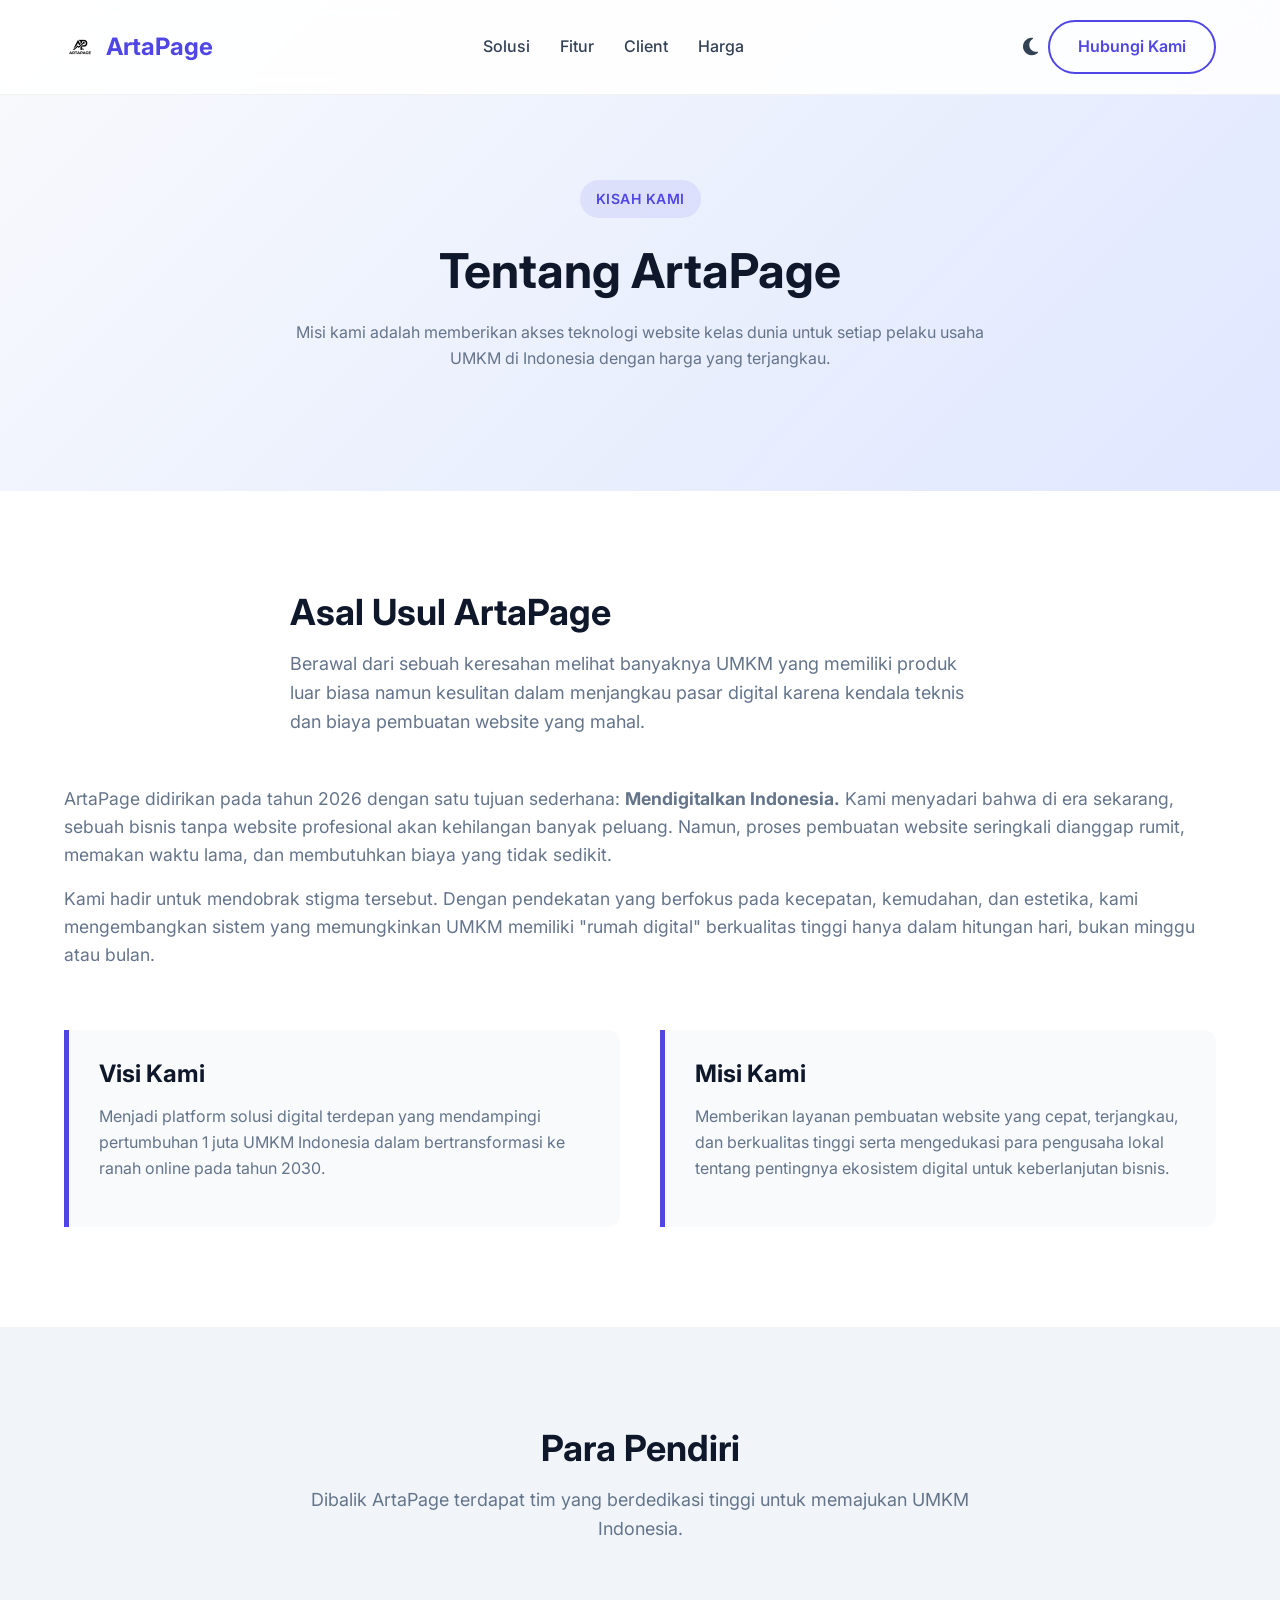
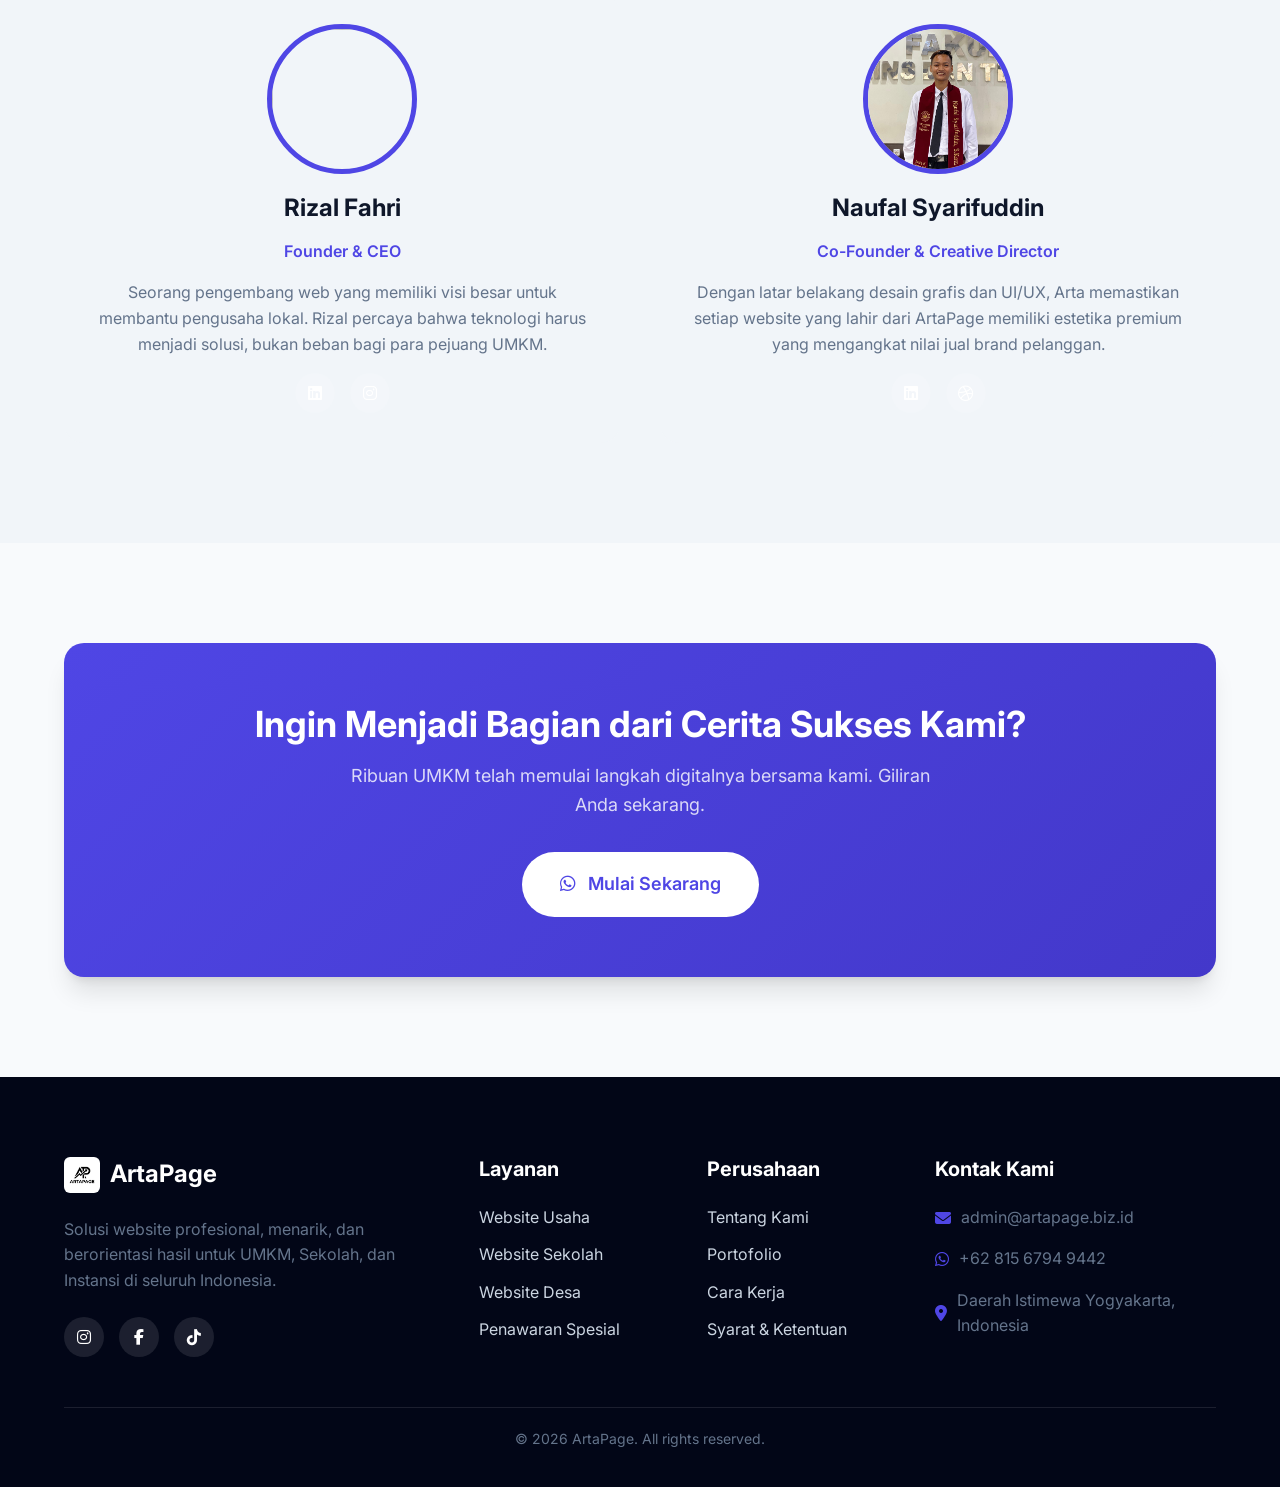
==== tentang/tentang.html @ 3f9f09b4 "new" ====
<!DOCTYPE html>
<html lang="id">

<head>
    <meta charset="UTF-8">
    <meta name="viewport" content="width=device-width, initial-scale=1.0">
    <title>Tentang Kami | ArtaPage - Solusi Go Digital UMKM</title>
    <meta name="description"
        content="Kisah di balik ArtaPage, visi kami untuk mendigitalkan UMKM Indonesia, dan tim yang berdedikasi membantu bisnis Anda tumbuh.">
    <link rel="stylesheet" href="../style.css?v=1.1">
    <link rel="preconnect" href="https://fonts.googleapis.com">
    <link rel="preconnect" href="https://fonts.gstatic.com" crossorigin="">
    <link href="https://fonts.googleapis.com/css2?family=Inter:wght@300;400;500;600;700&amp;display=swap"
        rel="stylesheet">
    <link rel="stylesheet" href="https://cdnjs.cloudflare.com/ajax/libs/font-awesome/6.4.0/css/all.min.css">
    <link rel="icon" href="../favicon.ico" sizes="any">
    <link rel="icon" type="image/png" sizes="48x48" href="../logo.png">
    <link rel="apple-touch-icon" href="../logo.png">
    <style>
        .about-hero {
            padding: 180px 0 100px;
            background: linear-gradient(135deg, var(--light-bg) 0%, #e0e7ff 100%);
            text-align: center;
        }

        [data-theme="dark"] .about-hero {
            background: linear-gradient(135deg, var(--light-bg) 0%, #1e293b 100%);
        }

        .story-section {
            padding: 100px 0;
            background-color: var(--white);
        }

        .founder-grid {
            display: grid;
            grid-template-columns: repeat(auto-fit, minmax(300px, 1fr));
            gap: 40px;
            margin-top: 50px;
        }

        .founder-card {
            text-align: center;
            padding: 30px;
            background: var(--light-bg-alt);
            border-radius: var(--border-radius-lg);
            transition: var(--transition);
        }

        .founder-card:hover {
            transform: translateY(-10px);
            box-shadow: var(--shadow-lg);
        }

        .founder-img {
            width: 150px;
            height: 150px;
            border-radius: 50%;
            margin: 0 auto 20px;
            object-fit: cover;
            border: 5px solid var(--primary-color);
        }

        .vision-mission {
            display: grid;
            grid-template-columns: 1fr 1fr;
            gap: 40px;
            margin-top: 60px;
        }

        .vm-box {
            padding: 30px;
            border-left: 5px solid var(--primary-color);
            background: var(--light-bg);
            border-radius: 0 var(--border-radius) var(--border-radius) 0;
        }

        @media (max-width: 768px) {
            .vision-mission {
                grid-template-columns: 1fr;
            }
        }
    </style>
</head>

<body>

    <!-- Navigation -->
    <nav class="navbar">
        <div class="container nav-container">
            <a href="../index.html" class="logo" style="display: flex; align-items: center; gap: 10px;">
                <img src="../logo.png" alt="Logo ArtaPage" style="height: 32px; border-radius: 6px;">
                <span>ArtaPage</span>
            </a>
            <ul class="nav-links">
                <li><a href="../index.html#solusi">Solusi</a></li>
                <li><a href="../index.html#fitur">Fitur</a></li>
                <li><a href="../index.html#portfolio">Client</a></li>
                <li><a href="../index.html#harga">Harga</a></li>
            </ul>
            <div class="nav-right">
                <div class="nav-actions">
                    <button id="theme-toggle" class="theme-toggle" title="Toggle Dark/Light Mode">
                        <i class="fas fa-moon"></i>
                    </button>
                    <a href="../index.html#koneksi" class="btn btn-outline nav-btn">Hubungi Kami</a>
                </div>
                <div class="mobile-menu-btn"><i class="fas fa-bars"></i></div>
            </div>
        </div>
    </nav>

    <!-- About Hero -->
    <header class="about-hero">
        <div class="container">
            <span class="badge">Kisah Kami</span>
            <h1>Tentang <span>ArtaPage</span></h1>
            <p style="max-width: 700px; margin: 20px auto;">Misi kami adalah memberikan akses teknologi website kelas
                dunia untuk setiap pelaku usaha UMKM di Indonesia dengan harga yang terjangkau.</p>
        </div>
    </header>

    <!-- Story Section -->
    <section class="story-section">
        <div class="container">
            <div class="section-title">
                <h2>Asal Usul ArtaPage</h2>
                <p>Berawal dari sebuah keresahan melihat banyaknya UMKM yang memiliki produk luar biasa namun kesulitan
                    dalam menjangkau pasar digital karena kendala teknis dan biaya pembuatan website yang mahal.</p>
            </div>
            <div class="content-text" style="font-size: 1.1rem; color: var(--text-color);">
                <p>ArtaPage didirikan pada tahun 2026 dengan satu tujuan sederhana: <strong>Mendigitalkan
                        Indonesia.</strong> Kami menyadari bahwa di era sekarang, sebuah bisnis tanpa website
                    profesional akan kehilangan banyak peluang. Namun, proses pembuatan website seringkali dianggap
                    rumit, memakan waktu lama, dan membutuhkan biaya yang tidak sedikit.</p>
                <p>Kami hadir untuk mendobrak stigma tersebut. Dengan pendekatan yang berfokus pada kecepatan,
                    kemudahan, dan estetika, kami mengembangkan sistem yang memungkinkan UMKM memiliki "rumah digital"
                    berkualitas tinggi hanya dalam hitungan hari, bukan minggu atau bulan.</p>
            </div>

            <div class="vision-mission">
                <div class="vm-box">
                    <h3>Visi Kami</h3>
                    <p>Menjadi platform solusi digital terdepan yang mendampingi pertumbuhan 1 juta UMKM Indonesia dalam
                        bertransformasi ke ranah online pada tahun 2030.</p>
                </div>
                <div class="vm-box">
                    <h3>Misi Kami</h3>
                    <p>Memberikan layanan pembuatan website yang cepat, terjangkau, dan berkualitas tinggi serta
                        mengedukasi para pengusaha lokal tentang pentingnya ekosistem digital untuk keberlanjutan
                        bisnis.</p>
                </div>
            </div>
        </div>
    </section>

    <!-- Founders Section -->
    <section class="founders section-padding bg-light-alt">
        <div class="container">
            <div class="section-title text-center">
                <h2>Para Pendiri</h2>
                <p>Dibalik ArtaPage terdapat tim yang berdedikasi tinggi untuk memajukan UMKM Indonesia.</p>
            </div>
            <div class="founder-grid">
                <div class="founder-card">
                    <img src="fotorizal.JPG" class="founder-img">
                    <h3>Rizal Fahri</h3>
                    <p class="highlight-text">Founder & CEO</p>
                    <p>Seorang pengembang web yang memiliki visi besar untuk membantu pengusaha lokal. Rizal percaya
                        bahwa teknologi harus menjadi solusi, bukan beban bagi para pejuang UMKM.</p>
                    <div class="social-links"
                        style="justify-content: center; display: flex; gap: 15px; margin-top: 15px;">
                        <a href="https://id.linkedin.com/in/rizal-fahri"><i class="fab fa-linkedin"></i></a>
                        <a href="#"><i class="fab fa-instagram"></i></a>
                    </div>
                </div>
                <div class="founder-card">
                    <img src="fotonaufal.png" class="founder-img">
                    <h3>Naufal Syarifuddin</h3>
                    <p class="highlight-text">Co-Founder & Creative Director</p>
                    <p>Dengan latar belakang desain grafis dan UI/UX, Arta memastikan setiap website yang lahir dari
                        ArtaPage memiliki estetika premium yang mengangkat nilai jual brand pelanggan.</p>
                    <div class="social-links"
                        style="justify-content: center; display: flex; gap: 15px; margin-top: 15px;">
                        <a href="https://id.linkedin.com/in/naufalsrfdn"><i class="fab fa-linkedin"></i></a>
                        <a href="#"><i class="fab fa-dribbble"></i></a>
                    </div>
                </div>
            </div>
        </div>
    </section>

    <!-- CTA Section -->
    <section class="cta section-padding">
        <div class="container text-center">
            <div class="cta-box bg-primary rounded-lg shadow-lg" style="padding: 60px 40px; color: var(--white);">
                <h2>Ingin Menjadi Bagian dari Cerita Sukses Kami?</h2>
                <p>Ribuan UMKM telah memulai langkah digitalnya bersama kami. Giliran Anda sekarang.</p>
                <a href="https://wa.me/6281567949442?text=Halo%20ArtaPage,%20saya%20siap%20membuat%20website%20profesional"
                    class="btn btn-light btn-lg mt-4"><i class="fab fa-whatsapp mr-2"></i> Mulai Sekarang</a>
            </div>
        </div>
    </section>

    <!-- Footer -->
    <footer class="footer bg-dark-deep">
        <div class="container">
            <div class="footer-grid">
                <div class="footer-brand">
                    <h3 style="display: flex; align-items: center; gap: 10px;">
                        <img src="../logo.png" alt="Logo ArtaPage" style="height: 36px; border-radius: 6px;">
                        <span>ArtaPage</span>
                    </h3>
                    <p>Solusi website profesional, menarik, dan berorientasi hasil untuk UMKM, Sekolah, dan Instansi di
                        seluruh Indonesia.</p>
                    <div class="social-links">
                        <a href="#"><i class="fab fa-instagram"></i></a>
                        <a href="#"><i class="fab fa-facebook-f"></i></a>
                        <a href="#"><i class="fab fa-tiktok"></i></a>
                    </div>
                </div>
                <div class="footer-links">
                    <h4>Layanan</h4>
                    <ul>
                        <li><a href="../index.html#portfolio">Website Usaha</a></li>
                        <li><a href="../index.html#portfolio">Website Sekolah</a></li>
                        <li><a href="../index.html#portfolio">Website Desa</a></li>
                        <li><a href="../index.html#harga">Penawaran Spesial</a></li>
                    </ul>
                </div>
                <div class="footer-links">
                    <h4>Perusahaan</h4>
                    <ul>
                        <li><a href="#">Tentang Kami</a></li>
                        <li><a href="../index.html#portfolio">Portofolio</a></li>
                        <li><a href="../index.html#cara-kerja">Cara Kerja</a></li>
                        <li><a href="#">Syarat & Ketentuan</a></li>
                    </ul>
                </div>
                <div class="footer-contact">
                    <h4>Kontak Kami</h4>
                    <p><i class="fas fa-envelope"></i> admin@artapage.biz.id</p>
                    <p><i class="fab fa-whatsapp"></i> +62 815 6794 9442</p>
                    <p><i class="fas fa-map-marker-alt"></i> Daerah Istimewa Yogyakarta, Indonesia</p>
                </div>
            </div>
            <div class="footer-bottom">
                <p>&copy; 2026 ArtaPage. All rights reserved.</p>
            </div>
        </div>
    </footer>

    <script src="../script.js"></script>
    <script>
        // Adjust footer link for "Tentang Kami" to point to top since we are on the page
        document.querySelector('.footer-links a[href="#"]').addEventListener('click', (e) => {
            if (e.target.textContent === 'Tentang Kami') {
                e.preventDefault();
                window.scrollTo({ top: 0, behavior: 'smooth' });
            }
        });
    </script>
</body>

</html>
---- style.css ----
:root {
    --primary-color: #4f46e5;     /* Indigo 600 */
    --primary-hover: #4338ca;     /* Indigo 700 */
    --secondary-color: #0ea5e9;   /* Sky 500 */
    --dark-color: #0f172a;        /* Slate 900 */
    --dark-deep: #020617;         /* Slate 950 */
    --text-color: #334155;        /* Slate 700 */
    --text-light: #64748b;        /* Slate 500 */
    --light-bg: #f8fafc;          /* Slate 50 */
    --light-bg-alt: #f1f5f9;      /* Slate 100 */
    --white: #ffffff;
    --red: #ef4444;               /* Red 500 */
    --green: #10b981;             /* Emerald 500 */
    --gold: #f59e0b;              /* Amber 500 */
    --border-color: rgba(79, 70, 229, 0.1);
    
    --font-main: 'Inter', sans-serif;
    --border-radius: 12px;
    --border-radius-lg: 20px;
    --transition: all 0.3s ease;
    --shadow-sm: 0 1px 2px 0 rgb(0 0 0 / 0.05);
    --shadow: 0 4px 6px -1px rgb(0 0 0 / 0.1), 0 2px 4px -2px rgb(0 0 0 / 0.1);
    --shadow-md: 0 10px 15px -3px rgb(0 0 0 / 0.1), 0 4px 6px -4px rgb(0 0 0 / 0.1);
    --shadow-lg: 0 20px 25px -5px rgb(0 0 0 / 0.1), 0 8px 10px -6px rgb(0 0 0 / 0.1);
}

/* Dark Mode Overrides */
[data-theme="dark"] {
    --light-bg: #0b0e14;
    --light-bg-alt: #010409;
    --text-color: #f0f6fc;
    --text-light: #8b949e;
    --white: #161b22; 
    --dark-color: #ffffff;
    --border-color: rgba(255, 255, 255, 0.1);
}

[data-theme="dark"] body {
    background-color: var(--light-bg);
    color: var(--text-color);
}

[data-theme="dark"] h1, [data-theme="dark"] h2, [data-theme="dark"] h3, 
[data-theme="dark"] h4, [data-theme="dark"] h5, [data-theme="dark"] h6 {
    color: #ffffff !important;
}

[data-theme="dark"] .bg-primary,
[data-theme="dark"] .bg-dark,
[data-theme="dark"] .bg-dark-deep,
[data-theme="dark"] .cta-box,
[data-theme="dark"] .hero,
[data-theme="dark"] .solution-content p,
[data-theme="dark"] .problem-card p,
[data-theme="dark"] .feature-item p,
[data-theme="dark"] .step-card p,
[data-theme="dark"] .portfolio-info p {
    color: #ffffff !important;
}

[data-theme="dark"] .card,
[data-theme="dark"] .feature-item,
[data-theme="dark"] .step-card,
[data-theme="dark"] .portfolio-card {
    background-color: var(--white);
    border-color: var(--border-color);
}

[data-theme="dark"] .text-muted {
    color: #8b949e !important;
}

[data-theme="dark"] .badge {
    background-color: rgba(255, 255, 255, 0.1);
    color: var(--secondary-color);
}

* {
    margin: 0;
    padding: 0;
    box-sizing: border-box;
}

html {
    scroll-behavior: smooth;
    font-size: 16px;
}

body {
    font-family: var(--font-main);
    color: var(--text-color);
    line-height: 1.6;
    background-color: var(--light-bg);
    transition: background-color 0.3s ease, color 0.3s ease;
}

a {
    text-decoration: none;
    color: var(--primary-color);
    transition: var(--transition);
}

ul {
    list-style: none;
}

img {
    max-width: 100%;
    height: auto;
    display: block;
}

/* Utilities */
.container {
    width: 90%;
    max-width: 1200px;
    margin: 0 auto;
}

.section-padding {
    padding: 100px 0;
}

.text-center { text-align: center; }
.text-white { color: var(--white); }
.text-red { color: var(--red); }
.text-muted { color: #94a3b8; }

.bg-light { background-color: var(--white); }
.bg-light-alt { background-color: var(--light-bg-alt); }
.bg-dark { background-color: var(--dark-color); }
.bg-dark-deep { background-color: var(--dark-deep); }
.bg-primary { background-color: var(--primary-color); color: var(--white); }

[data-theme="dark"] .bg-dark {
    background-color: var(--light-bg-alt);
}

[data-theme="dark"] .bg-dark-deep {
    background-color: #000000;
}

[data-theme="dark"] .bg-light {
    background-color: var(--light-bg);
}

.mt-3 { margin-top: 1.5rem; }
.mt-4 { margin-top: 2rem; }
.mr-2 { margin-right: 0.5rem; }

.rounded-lg { border-radius: var(--border-radius-lg); }
.rounded-image { border-radius: var(--border-radius-lg); overflow: hidden; }
.shadow-lg { box-shadow: var(--shadow-lg); }

.grid-3 {
    display: grid;
    grid-template-columns: repeat(auto-fit, minmax(300px, 1fr));
    gap: 30px;
}

/* Typography */
h1, h2, h3, h4, h5, h6 {
    font-weight: 700;
    color: var(--dark-color);
    line-height: 1.2;
    margin-bottom: 1rem;
}

.text-white h1, .text-white h2, .text-white h3, .text-white h4, .text-white p,
.bg-dark h1, .bg-dark h2, .bg-dark h3, .bg-dark h4, .bg-dark p,
.bg-primary h1, .bg-primary h2, .bg-primary h3, .bg-primary h4, .bg-primary p {
    color: var(--white);
}

h1 { font-size: 3rem; }
h2 { font-size: 2.25rem; }
h3 { font-size: 1.5rem; }
h4 { font-size: 1.25rem; }

p {
    margin-bottom: 1rem;
    color: var(--text-light);
}

.section-title {
    margin-bottom: 3rem;
    max-width: 700px;
    margin-left: auto;
    margin-right: auto;
}

.section-title h2 { margin-bottom: 1rem; }
.section-title p { font-size: 1.125rem; }

.badge {
    display: inline-block;
    padding: 0.5rem 1rem;
    background-color: rgba(79, 70, 229, 0.1);
    color: var(--primary-color);
    border-radius: 50px;
    font-size: 0.875rem;
    font-weight: 600;
    margin-bottom: 1.5rem;
    text-transform: uppercase;
    letter-spacing: 0.5px;
}

.highlight-text {
    color: var(--primary-color);
    font-weight: 600;
}

/* Buttons */
.btn {
    display: inline-block;
    padding: 12px 28px;
    border-radius: 50px;
    font-weight: 600;
    font-size: 1rem;
    cursor: pointer;
    text-align: center;
    border: 2px solid transparent;
}

.btn-primary {
    background-color: var(--primary-color);
    color: var(--white);
}

.btn-primary:hover {
    background-color: var(--primary-hover);
    color: var(--white);
    transform: translateY(-2px);
    box-shadow: var(--shadow-md);
}

.btn-secondary {
    background-color: rgba(79, 70, 229, 0.1);
    color: var(--primary-color);
}

.btn-secondary:hover {
    background-color: rgba(79, 70, 229, 0.2);
    transform: translateY(-2px);
}

.btn-outline {
    border-color: var(--primary-color);
    color: var(--primary-color);
    background: transparent;
}

.btn-outline:hover {
    background-color: var(--primary-color);
    color: var(--white);
    transform: translateY(-2px);
}

.btn-light {
    background-color: var(--white);
    color: var(--primary-color);
}

.btn-light:hover {
    background-color: var(--light-bg);
    transform: translateY(-2px);
    box-shadow: var(--shadow-md);
}

.btn-sm {
    padding: 8px 16px;
    font-size: 0.875rem;
}

.btn-lg {
    padding: 16px 36px;
    font-size: 1.125rem;
}

.btn-full {
    width: 100%;
}

/* Cards */
.card {
    background-color: var(--white);
    border-radius: var(--border-radius);
    padding: 2rem;
    box-shadow: var(--shadow);
    transition: var(--transition);
    border: 1px solid rgba(0,0,0,0.05);
}

.card:hover {
    transform: translateY(-5px);
    box-shadow: var(--shadow-lg);
}

/* Navbar */
.navbar {
    position: fixed;
    top: 0;
    left: 0;
    width: 100%;
    padding: 20px 0;
    background-color: rgba(255, 255, 255, 0.9);
    backdrop-filter: blur(10px);
    -webkit-backdrop-filter: blur(10px);
    z-index: 1000;
    transition: var(--transition);
    border-bottom: 1px solid rgba(0,0,0,0.05);
}

.navbar.scrolled {
    padding: 15px 0;
    box-shadow: var(--shadow-sm);
}

.nav-container {
    display: flex;
    justify-content: space-between;
    align-items: center;
}

.logo {
    font-size: 1.5rem;
    font-weight: 700;
    color: var(--dark-color);
}

.logo span {
    color: var(--primary-color);
}

.nav-links {
    display: flex;
    gap: 30px;
}

.nav-links a {
    color: var(--text-color);
    font-weight: 500;
    font-size: 1rem;
}

.nav-right {
    display: flex;
    align-items: center;
}

.nav-actions {
    display: flex;
    align-items: center;
    gap: 0;
}

.theme-toggle {
    background: none;
    border: none;
    color: var(--text-color);
    font-size: 1.25rem;
    cursor: pointer;
    padding: 10px;
    border-radius: 50%;
    display: flex;
    align-items: center;
    justify-content: center;
    transition: var(--transition);
}

.theme-toggle:hover {
    background-color: rgba(79, 70, 229, 0.1);
    color: var(--primary-color);
}

[data-theme="dark"] .navbar {
    background-color: rgba(15, 23, 42, 0.9);
}

[data-theme="dark"] .nav-links.active {
    background: var(--white); /* This uses slate-800 from dark mode */
}

.nav-links a:hover,
.nav-links a.active {
    color: var(--primary-color);
}

.mobile-menu-btn {
    display: none;
    font-size: 1.5rem;
    cursor: pointer;
    color: var(--dark-color);
}

/* Hero Section */
.hero {
    padding: 160px 0 100px;
    background: linear-gradient(135deg, var(--light-bg) 0%, #e0e7ff 100%);
    overflow: hidden;
    position: relative;
}

.hero-container {
    display: grid;
    grid-template-columns: 1fr 1fr;
    gap: 50px;
    align-items: center;
}

.hero h1 span {
    color: var(--primary-color);
    display: block;
}

.hero p {
    font-size: 1.125rem;
    margin-bottom: 2rem;
}

.hero-btns {
    display: flex;
    gap: 15px;
}

.hero-image {
    position: relative;
}

.mockup-container {
    position: relative;
    z-index: 2;
}

.mockup-img {
    width: 100%;
    aspect-ratio: 16 / 9;
    object-fit: cover;
    border-radius: var(--border-radius-lg);
    position: relative;
    z-index: 2;
    border: 4px solid var(--white);
    transform: rotate(2deg);
    transition: var(--transition);
}

.mockup-img:hover {
    transform: rotate(0deg) scale(1.02);
}

.blob-bg {
    position: absolute;
    top: 50%;
    left: 50%;
    transform: translate(-50%, -50%);
    width: 120%;
    height: 120%;
    background: linear-gradient(45deg, rgba(79, 70, 229, 0.2), rgba(14, 165, 233, 0.2));
    border-radius: 40% 60% 70% 30% / 40% 50% 60% 50%;
    animation: blobMorph 8s ease-in-out infinite alternate;
    z-index: 1;
}

@keyframes blobMorph {
    0% { border-radius: 40% 60% 70% 30% / 40% 50% 60% 50%; }
    100% { border-radius: 70% 30% 50% 50% / 30% 30% 70% 70%; }
}

/* Problem Section */
.icon-circle {
    width: 60px;
    height: 60px;
    border-radius: 50%;
    display: flex;
    align-items: center;
    justify-content: center;
    font-size: 1.5rem;
    margin-bottom: 1.5rem;
    background-color: rgba(239, 68, 68, 0.1);
}

.icon-circle.text-red {
    color: var(--red);
}

/* Solution Section */
.solution-container {
    display: grid;
    grid-template-columns: 1fr 1.2fr;
    gap: 50px;
    align-items: center;
}

.check-list li {
    display: flex;
    align-items: flex-start;
    gap: 10px;
    margin-bottom: 1rem;
    font-weight: 500;
    color: var(--dark-color);
}

.check-list i {
    color: var(--green);
    margin-top: 4px;
}

/* Features Section */
.feature-item {
    text-align: center;
    padding: 2rem;
    background: rgba(255,255,255,0.05);
    border-radius: var(--border-radius);
    border: 1px solid rgba(255,255,255,0.1);
    transition: var(--transition);
}

.feature-item:hover {
    transform: translateY(-5px);
    background: rgba(255,255,255,0.1);
}

.feature-icon {
    font-size: 2.5rem;
    color: var(--secondary-color);
    margin-bottom: 1.5rem;
}

.feature-item p {
    color: var(--text-light);
    font-size: 0.95rem;
    margin-bottom: 0;
}

/* How It Works */
.steps-grid {
    display: grid;
    grid-template-columns: repeat(auto-fit, minmax(220px, 1fr));
    gap: 30px;
    counter-reset: step;
}

.step-card {
    text-align: center;
    padding: 2rem 1.5rem;
    background: var(--white);
    border-radius: var(--border-radius);
    box-shadow: var(--shadow);
    position: relative;
    border-top: 4px solid var(--primary-color);
}

.step-num {
    width: 50px;
    height: 50px;
    background: var(--primary-color);
    color: var(--white);
    border-radius: 50%;
    display: flex;
    align-items: center;
    justify-content: center;
    font-size: 1.25rem;
    font-weight: 700;
    margin: -45px auto 1.5rem;
    border: 4px solid var(--white);
    box-shadow: var(--shadow-sm);
}

/* Portfolio Section */
.portfolio-card {
    padding: 0;
    overflow: hidden;
}

.portfolio-img {
    position: relative;
    aspect-ratio: 4/3;
    overflow: hidden;
}

.portfolio-img img {
    width: 100%;
    height: 100%;
    object-fit: cover;
    transition: transform 0.5s ease;
}

/* Multi-device mockup */
.portfolio-img.multi-device {
    background: #f1f5f9;
    display: flex;
    align-items: center;
    justify-content: center;
    padding: 10px;
}

.portfolio-img.multi-device .desktop-view {
    width: 100%;
    height: auto;
    border-radius: 4px;
    box-shadow: 0 4px 20px rgba(0,0,0,0.1);
    border: 1px solid rgba(0,0,0,0.05);
}

.portfolio-img.multi-device .mobile-view {
    position: absolute;
    bottom: 10%;
    right: 5%;
    width: 25%;
    height: auto;
    border-radius: 12px;
    border: 4px solid #1e293b;
    box-shadow: 0 10px 30px rgba(0,0,0,0.3);
    z-index: 5;
    transition: transform 0.3s ease;
}

.portfolio-card:hover .mobile-view {
    transform: translateY(-10px) scale(1.05);
}

.portfolio-overlay {
    position: absolute;
    top: 0;
    left: 0;
    width: 100%;
    height: 100%;
    background: rgba(15, 23, 42, 0.7);
    display: flex;
    align-items: center;
    justify-content: center;
    opacity: 0;
    transition: var(--transition);
}

.portfolio-card:hover .portfolio-img img {
    transform: scale(1.1);
}

.portfolio-card:hover .portfolio-overlay {
    opacity: 1;
}

.portfolio-info {
    padding: 1.5rem;
}

.portfolio-info h4 {
    margin-bottom: 0.5rem;
}

.portfolio-info .tag {
    font-size: 0.875rem;
    color: var(--primary-color);
    margin-bottom: 0;
    font-weight: 500;
}

/* Pricing Section Enlarged Card */
.pricing-simple-box.premium-card {
    background: var(--white);
    max-width: 420px;
    margin: 40px auto;
    text-align: center;
    border-radius: 24px;
    box-shadow: 0 25px 50px -12px rgba(79, 70, 229, 0.25);
    border: 1px solid rgba(79, 70, 229, 0.2);
    overflow: hidden;
    position: relative;
    transition: all 0.4s cubic-bezier(0.4, 0, 0.2, 1);
    display: block;
}

.pricing-simple-box.premium-card:hover {
    transform: translateY(-15px);
    box-shadow: 0 35px 70px -15px rgba(79, 70, 229, 0.35);
}

.card-header {
    background: linear-gradient(135deg, #f8faff 0%, #e0e7ff 100%);
    padding: 1.5rem 1.5rem;
    border-bottom: 2px solid rgba(79, 70, 229, 0.1);
    position: relative;
    z-index: 1;
}

.card-header h3 {
    margin-bottom: 0.5rem;
    font-size: 1.5rem;
    color: var(--dark-color);
    position: relative;
    z-index: 2;
}

.price-badge {
    background: #f59e0b !important;
    color: #ffffff !important;
    padding: 6px 16px;
    border-radius: 50px;
    font-size: 0.85rem;
    font-weight: 800;
    text-transform: uppercase;
    letter-spacing: 1px;
    display: inline-block;
    margin-bottom: 1.25rem;
    box-shadow: 0 4px 12px rgba(245, 158, 11, 0.4);
    position: relative;
    z-index: 3;
}

.main-price {
    font-size: 2.75rem;
    font-weight: 800;
    color: var(--primary-color);
    line-height: 1.1;
}

.main-price span {
    font-size: 1.25rem;
    color: var(--text-light);
    font-weight: 600;
}

[data-theme="dark"] .pricing-simple-box.premium-card {
    background: var(--white);
}

[data-theme="dark"] .card-header {
    background: linear-gradient(135deg, #1e293b 0%, #0f172a 100%);
}

[data-theme="dark"] .card-body, 
[data-theme="dark"] .card-footer {
    background: var(--white);
}

.card-body {
    padding: 2rem 2rem;
    background: #ffffff;
}

.benefit-list {
    text-align: left;
    margin: 0 auto;
    max-width: fit-content;
}

.benefit-list li {
    font-size: 1rem;
    margin-bottom: 1rem;
    display: flex;
    align-items: center;
    gap: 12px;
    color: var(--text-color);
    font-weight: 500;
}

.benefit-list i {
    color: #10b981;
    font-size: 1.25rem;
}

.card-footer {
    padding: 0 2rem 3rem;
    background: #ffffff;
}

.pricing-action .btn {
    width: 100%;
    padding: 16px;
    font-size: 1.1rem;
    display: block;
}

.pricing-card {
    text-align: center;
    position: relative;
}

.pricing-card.popular {
    border: 2px solid var(--primary-color);
    transform: scale(1.05);
}

.pricing-card.popular:hover {
    transform: scale(1.05) translateY(-5px);
}

.ribbon {
    position: absolute;
    top: 0;
    right: 0;
    background: var(--primary-color);
    color: var(--white);
    padding: 8px 16px;
    font-size: 0.875rem;
    font-weight: 600;
    border-bottom-left-radius: var(--border-radius);
    border-top-right-radius: calc(var(--border-radius) - 2px);
}

.price {
    font-size: 2.5rem;
    font-weight: 700;
    color: var(--dark-color);
    margin: 1rem 0;
}

.price span {
    font-size: 1rem;
    font-weight: 500;
    color: var(--text-light);
}

.price-desc {
    font-size: 0.95rem;
    padding-bottom: 1.5rem;
    border-bottom: 1px solid #e2e8f0;
    margin-bottom: 1.5rem;
}

.pricing-features {
    text-align: left;
    margin-bottom: 2rem;
}

.pricing-features li {
    margin-bottom: 1rem;
    font-size: 0.95rem;
    display: flex;
    align-items: center;
    gap: 10px;
}

.pricing-features i.fa-check {
    color: var(--green);
}

.pricing-features i.fa-times {
    color: var(--text-light);
}

/* CTA Section */
.cta-box {
    padding: 4rem 2rem;
    background-image: linear-gradient(135deg, var(--primary-color) 0%, var(--primary-hover) 100%);
}

.cta-box h2 {
    color: var(--white);
    margin-bottom: 1rem;
}

.cta-box p {
    color: rgba(255,255,255,0.8);
    font-size: 1.125rem;
    max-width: 600px;
    margin: 0 auto;
}

/* Footer */
.footer {
    padding: 80px 0 20px;
    color: #cbd5e1;
}

.footer-grid {
    display: grid;
    grid-template-columns: 2fr 1fr 1fr 1.5fr;
    gap: 40px;
    margin-bottom: 50px;
}

.footer h3, .footer h4 {
    color: var(--white);
    margin-bottom: 1.5rem;
}

.footer-brand h3 img {
    height: 36px;
    border-radius: 6px;
}

.footer-brand p {
    margin-bottom: 1.5rem;
    padding-right: 2rem;
}

.social-links {
    display: flex;
    gap: 15px;
}

.social-links a {
    width: 40px;
    height: 40px;
    border-radius: 50%;
    background: rgba(255,255,255,0.1);
    display: flex;
    align-items: center;
    justify-content: center;
    color: var(--white);
}

.social-links a:hover {
    background: var(--primary-color);
    transform: translateY(-3px);
}

.footer-links ul li {
    margin-bottom: 0.75rem;
}

.footer-links a {
    color: #cbd5e1;
}

.footer-links a:hover {
    color: var(--white);
    padding-left: 5px;
}

.footer-contact p {
    display: flex;
    align-items: center;
    gap: 10px;
    margin-bottom: 1rem;
}

.footer-contact i {
    color: var(--primary-color);
}

.footer-bottom {
    text-align: center;
    padding-top: 20px;
    border-top: 1px solid rgba(255,255,255,0.1);
    font-size: 0.875rem;
}

/* Responsive Design */
@media (max-width: 1024px) {
    h1 { font-size: 2.75rem; }
    h2 { font-size: 2rem; }
    
    .hero-container {
        gap: 30px;
    }
}

@media (max-width: 768px) {
    html { font-size: 15px; }
    h1 { font-size: 2.25rem; }
    h2 { font-size: 1.85rem; }
    
    .section-padding { padding: 60px 0; }
    
    .nav-links { display: none; }
    
    .nav-right {
        margin-left: auto;
        display: flex;
        align-items: center;
    }

    .nav-actions { display: none; }
    .mobile-menu-btn { display: flex !important; padding: 10px; margin-left: 0; width: 44px; height: 44px; align-items: center; justify-content: center; }

    .nav-links.active {
        display: flex;
        flex-direction: column;
        position: absolute;
        top: 100%;
        left: 0;
        width: 100%;
        background: var(--white);
        padding: 20px;
        box-shadow: var(--shadow-md);
        gap: 15px;
        text-align: center;
    }

    .hero { padding: 120px 0 60px; }
    .hero-container, .solution-container {
        grid-template-columns: 1fr;
        text-align: center;
    }
    .hero-btns { justify-content: center; }
    .hero-image {
        margin-top: 30px;
        max-width: 500px;
        margin-left: auto;
        margin-right: auto;
    }
    .solution-image { order: 2; margin-top: 30px; }
    .solution-content { order: 1; }
    .check-list li { justify-content: center; }

    .pricing-simple-box.premium-card {
        max-width: 100%;
        margin: 20px auto;
    }
    
    .card-body, .card-footer {
        padding: 1.5rem 1.25rem;
    }

    .footer-grid {
        grid-template-columns: 1fr 1fr;
    }
}

@media (max-width: 576px) {
    h1 { font-size: 1.85rem; }
    h2 { font-size: 1.6rem; }
    
    .hero-btns {
        flex-direction: column;
        gap: 10px;
    }
    
    .btn { width: 100%; }
    
    .footer-grid {
        grid-template-columns: 1fr;
    }
}

@media (max-width: 480px) {
    html { font-size: 14px; }
    h1 { font-size: 1.75rem; }
    h2 { font-size: 1.5rem; }
    h3 { font-size: 1.15rem; }
    
    p { font-size: 0.95rem; }
    
    .section-padding { padding: 50px 0; }
    .hero { padding: 100px 0 40px; }
    .hero p { font-size: 1rem; }
    
    .btn { padding: 10px 20px; font-size: 0.95rem; }
    .btn-lg { padding: 14px 28px; font-size: 1.05rem; }
    
    .card { padding: 1.25rem; }
    .feature-item { padding: 1.25rem 1rem; }
    
    .pricing-simple-box.premium-card {
        padding-top: 15px;
    }

    .card-header h3 { font-size: 1.1rem; }
    .main-price { font-size: 1.75rem; }
    .main-price span { font-size: 0.85rem; }
    
    .benefit-list li { font-size: 0.85rem; gap: 8px; margin-bottom: 0.75rem; }
    .benefit-list i { font-size: 1rem; }
    
    .pricing-action .btn { font-size: 0.95rem; padding: 12px; }
    
    .footer-brand p { padding-right: 0; }
    .social-links { justify-content: center; }
    .footer-contact p { justify-content: center; }
    .footer-bottom { font-size: 0.75rem; }
}
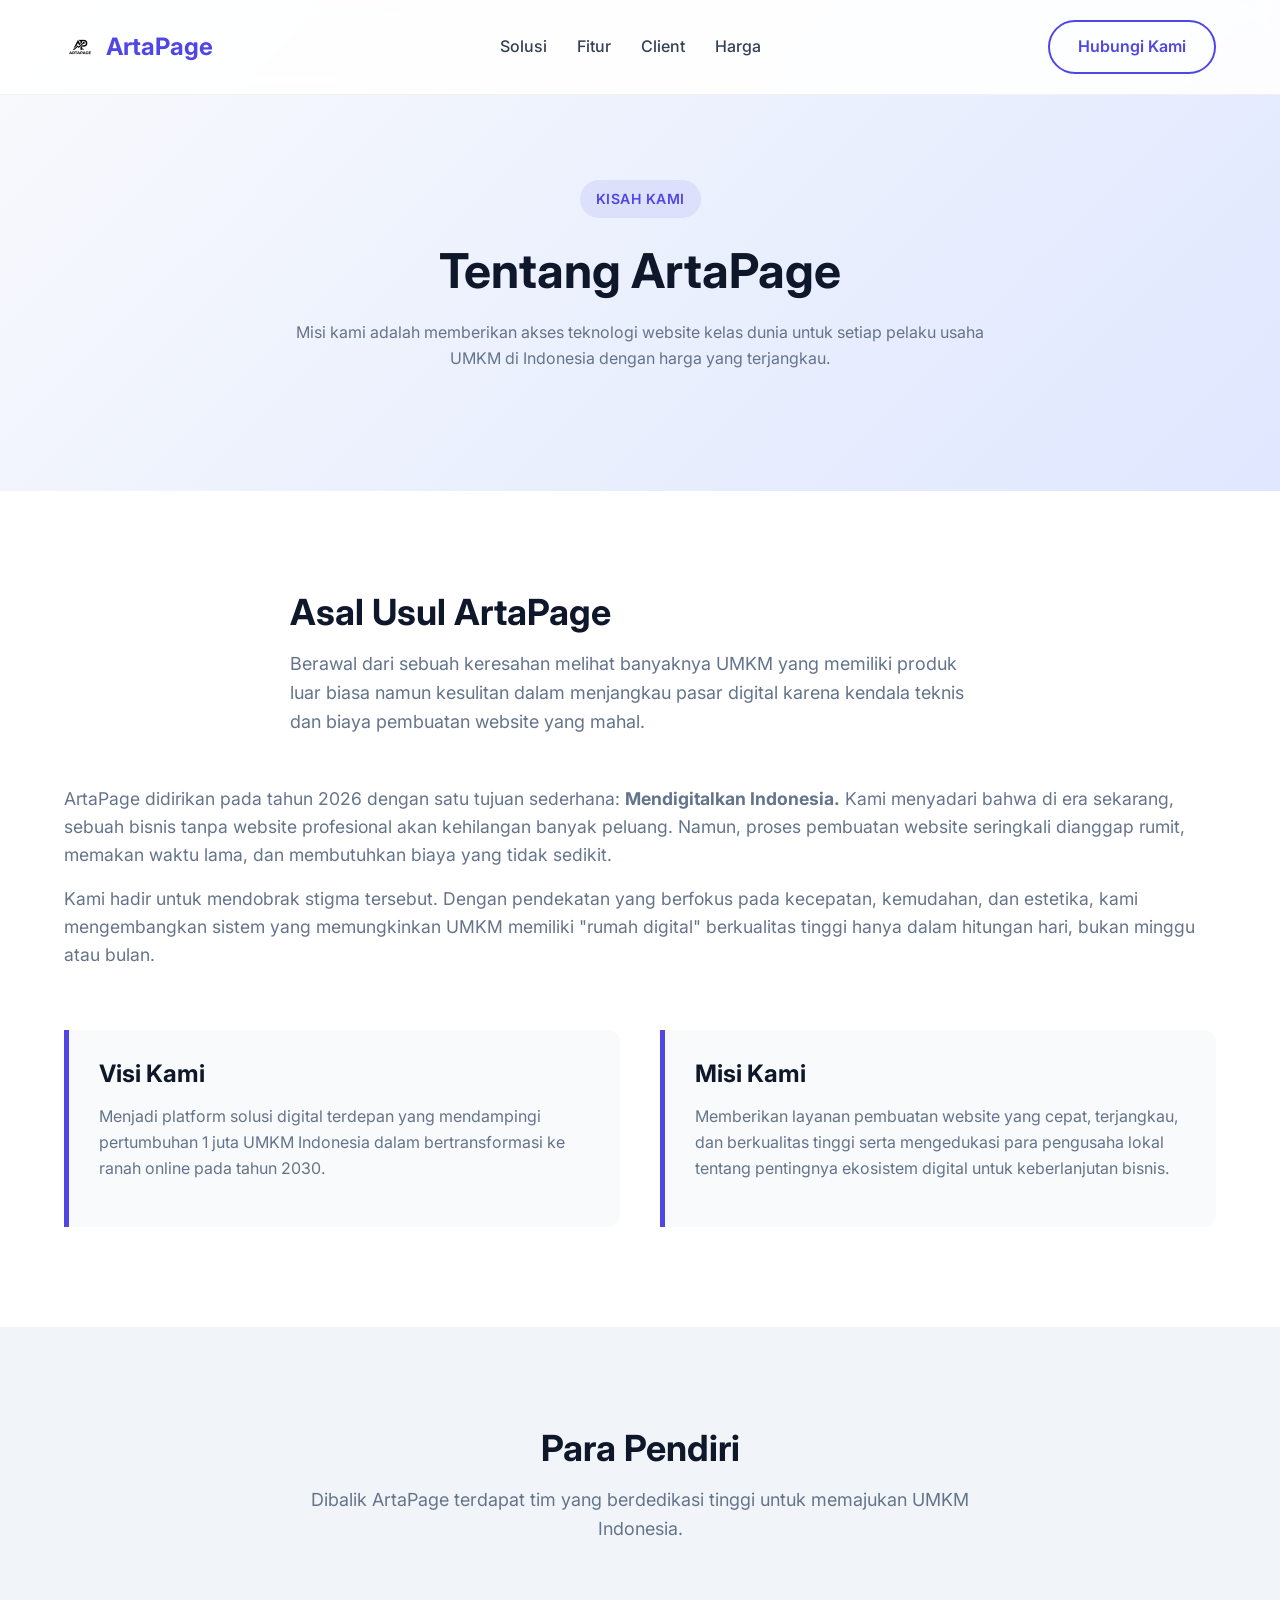
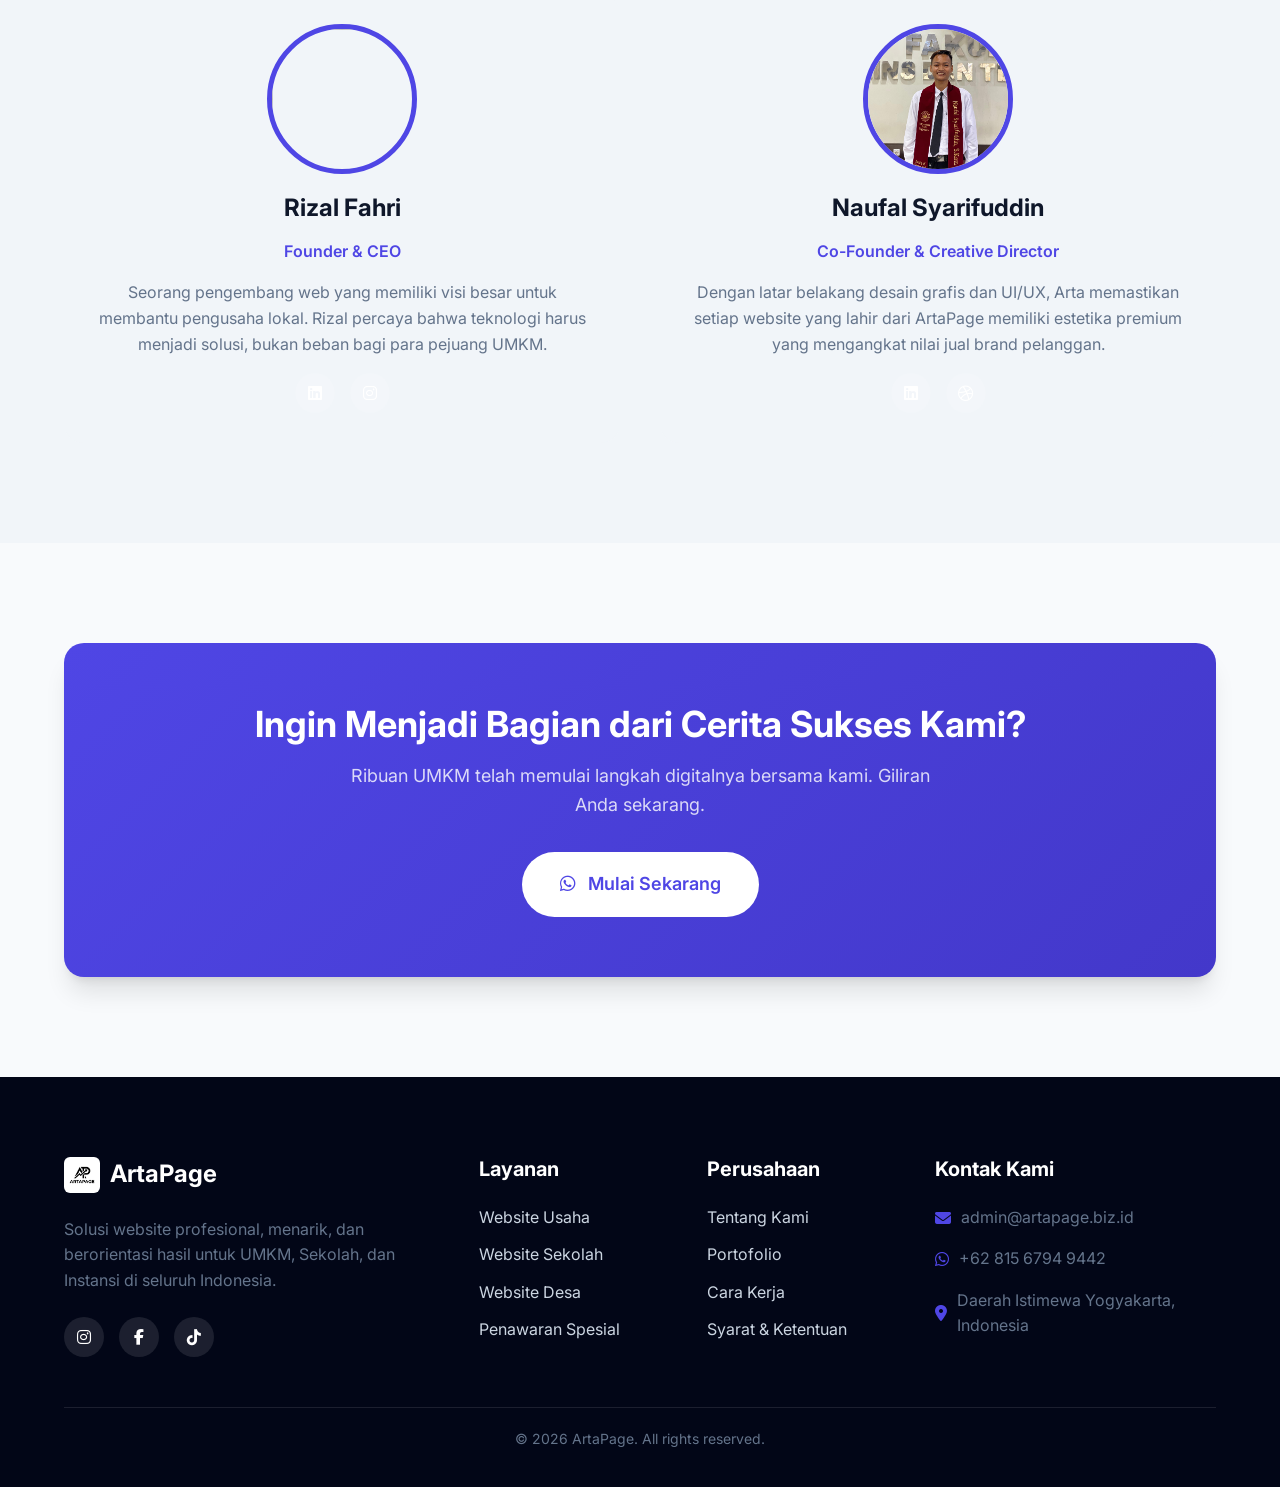
==== commit 1c78e53e: "remove darkmode" ====
--- a/tentang/tentang.html
+++ b/tentang/tentang.html
@@ -100,9 +100,6 @@
             </ul>
             <div class="nav-right">
                 <div class="nav-actions">
-                    <button id="theme-toggle" class="theme-toggle" title="Toggle Dark/Light Mode">
-                        <i class="fas fa-moon"></i>
-                    </button>
                     <a href="../index.html#koneksi" class="btn btn-outline nav-btn">Hubungi Kami</a>
                 </div>
                 <div class="mobile-menu-btn"><i class="fas fa-bars"></i></div>
